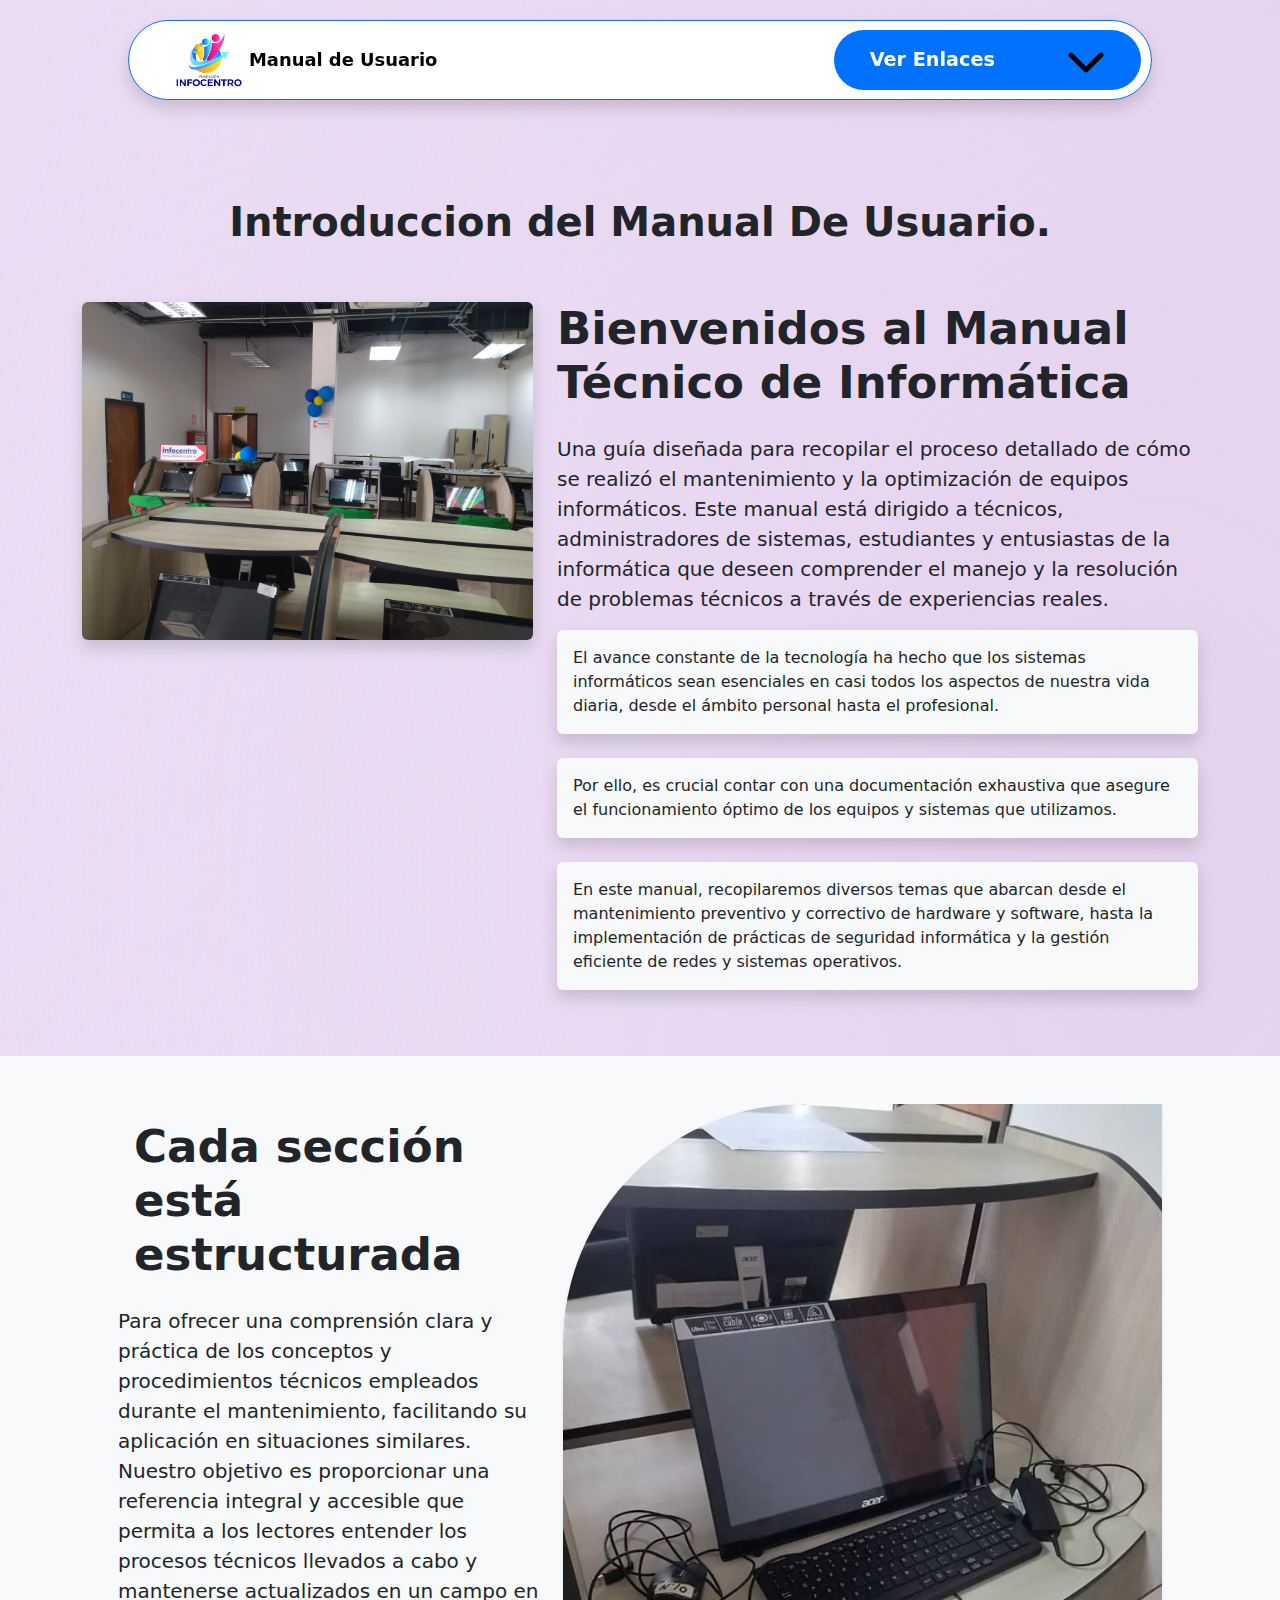
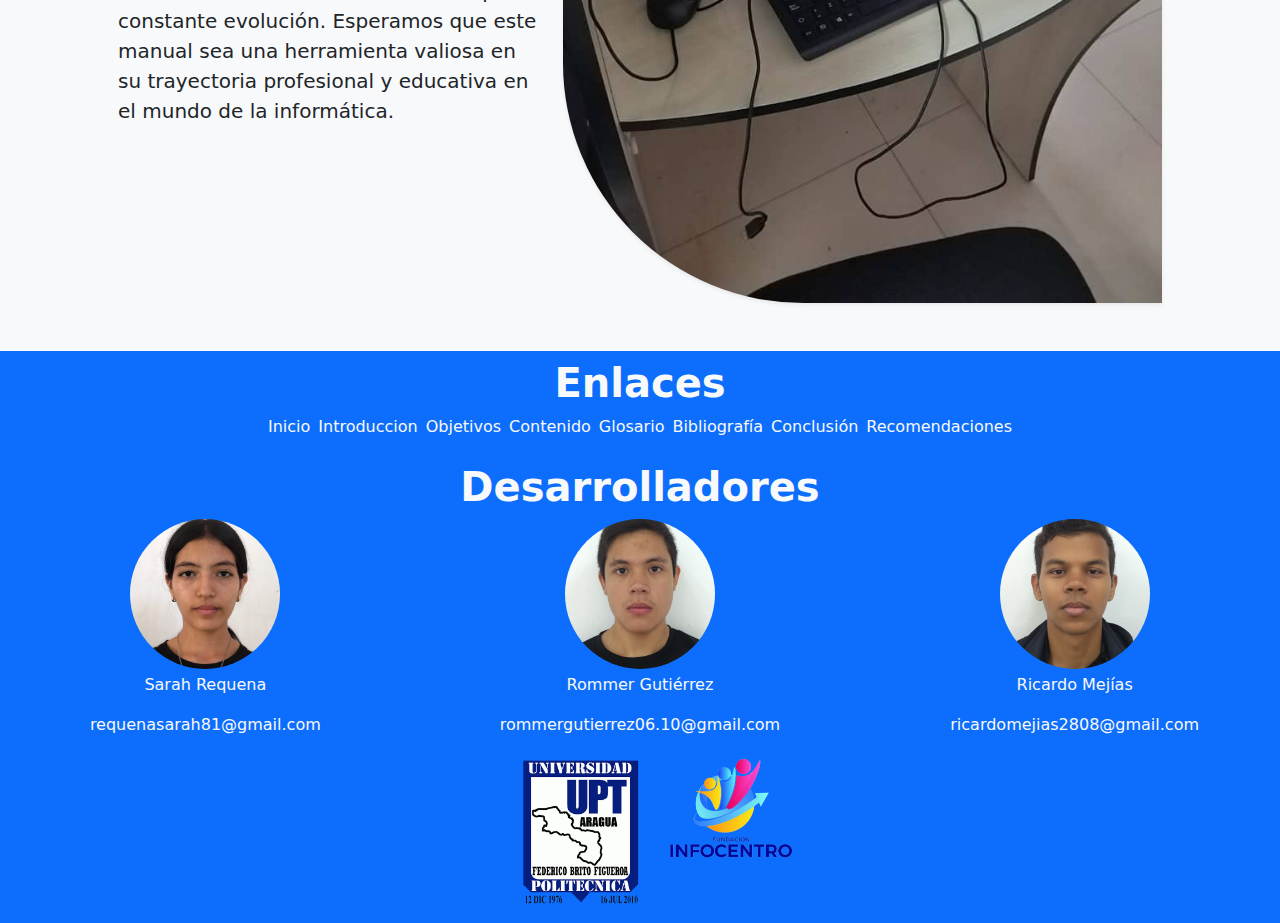
==== src/introduccion.html @ 99874bed "Manual Técnico (Trayecto I)" ====
<!DOCTYPE html>
<html lang="en">

<head>
    <meta charset="UTF-8">
    <meta name="viewport" content="width=device-width, initial-scale=1.0">
    <title>Manual Técnico - Introducción</title>
    <link rel="stylesheet" href="../styles.css">
    <link rel="stylesheet" href="../bootstrap/css/bootstrap.min.css">
</head>

<body class="fondo">
    <header class="header" style="z-index: 10;">
        <nav class="nav shadow border border-primary">
            <a href=" https://www.infocentro.gob.ve/" class="logo text-decoration-none"><img
                src="../imegenes/INFOCENTRO-removebg-preview.png " class="" alt=""><span>Manual de Usuario</span></a>
            <div class="ver">
                <button class="btn_ver"><span>Ver Enlaces</span> <img src="../imegenes/chevron-down-solid.svg"alt=""></button>
                <ul class="menu-nav shadow rounded">
                    <li><a style="text-decoration: none;" href="../index.html" class="link" id="link_activo">Inicio</a></li>
                    <li><a style="text-decoration: none;" href="introduccion.html" class="link">Introducción</a></li>
                    <li><a style="text-decoration: none;" href="objetivos.html" class="link">Objetivos</a></li>
                    <li><a style="text-decoration: none;" href="contenido.html" class="link">Contenido</a></li>
                    <li><a style="text-decoration: none;" href="glosario.html" class="link">Glosario</a></li>
                    <li><a style="text-decoration: none;" href="bibliografia.html" class="link">Bibliografía</a></li>
                    <li><a style="text-decoration: none;" href="conclusion.html" class="link">Conclusión</a></li>
                    <li><a style="text-decoration: none;" href="recomendaciones.html"class="link">Recomendaciones</a></li>
                </ul>
            </div>
        </nav>
    </header>

    <main class="" style="margin-top: 100px; padding: 50px;"" >
        <div class=" container">
        <div class="row">
            <div class="col-12">
                <h1 style="font-weight: 800; width: 90%;" class="mx-auto p-5 text-center">Introduccion del Manual
                    De Usuario. <span class="text-primary"></span>
                </h1>
            </div>
        </div>

        <div class="row">
            <div class="col-md-5 col-sm-12">
                <img src="../imegenes/Fotos de la Comunidad/foto introduccion 2.jpg" alt=""class="w-100 shadow rounded opacity">
            </div>
            <div class="col-md-7 col-sm-12">
                <h2 style="font-weight: 800; font-size: 45px;" class="pb-3">Bienvenidos al Manual Técnico de Informática</h2>
                <p class="fs-5">Una guía diseñada para recopilar el proceso detallado de cómo se realizó el mantenimiento y la optimización de equipos informáticos. Este manual está dirigido a técnicos, administradores de sistemas, estudiantes y entusiastas de la informática que deseen comprender el manejo y la resolución de problemas técnicos a través de experiencias reales.
                </p>
                <div class="container">
                    <div class="row row-gap-2">
                        <p class="col-12 bg-light rounded shadow p-3">El avance constante de la tecnología ha hecho que los sistemas informáticos sean esenciales en casi todos los aspectos de nuestra vida diaria, desde el ámbito personal hasta el profesional.</p>
                        <p class="col-12 bg-light rounded shadow p-3">Por ello, es crucial contar con una documentación exhaustiva que asegure el funcionamiento óptimo de los equipos y sistemas que utilizamos.</p>
                        <p class="col-12 bg-light rounded shadow p-3">En este manual, recopilaremos diversos temas que abarcan desde el mantenimiento preventivo y correctivo de hardware y software, hasta la implementación de prácticas de seguridad informática y la gestión eficiente de redes y sistemas operativos. </p>
                    </div>
                </div>
            </div>
        </div>

        </div>
    </main>

    <div class="bg-light">
        <div class="container p-5">
            <div class="row">
                <div class="col-md-5 col-sm-12">
                    
                    <h2 style="font-weight: 800; font-size: 45px;" class="p-3">Cada sección está estructurada </h2>
                    <p class="fs-5">Para ofrecer una comprensión clara y práctica de los conceptos y procedimientos técnicos empleados durante el mantenimiento, facilitando su aplicación en situaciones similares.
                        Nuestro objetivo es proporcionar una referencia integral y accesible que permita a los lectores entender los procesos técnicos llevados a cabo y mantenerse actualizados en un campo en constante evolución. Esperamos que este manual sea una herramienta valiosa en su trayectoria profesional y educativa en el mundo de la informática.
                        
                    </p>
                </div>
                <div class="col-md-7 col-sm-12">
                    <img style="border-top-left-radius: 15em; border-bottom-left-radius: 15em;" src="../imegenes/Fotos de Actividades en la Comunidad/foto introduccion 3.jpg" class="w-100 shadow-sm opacity"
                        alt="">
                </div>
            </div>
        </div>
    </div>

    <footer class="bg-primary text-light pt-2">

        <div class="row">
            <h3 class="text-center" style="font-weight: 800; font-size: 40px;" class="pb-1 border-bottom border-light">
                Enlaces</h3>
            <ul class="enlaces col-md-12 col-sm-12 d-flex flex-wrap gap-2 justify-content-center">
                <li><a style="text-decoration: none;" href="../index.html" class="text-light">Inicio</a></li>
                <li><a style="text-decoration: none;" href="./introduccion.html" class="text-light">Introduccion</a></li>
                <li><a style="text-decoration: none;" href="./objetivos.html" class="text-light">Objetivos</a></li>
                <li><a style="text-decoration: none;" href="./contenido.html" class="text-light">Contenido</a></li>
                <li><a style="text-decoration: none;" href="./glosario.html" class="text-light">Glosario</a></li>
                <li><a style="text-decoration: none;" href="./bibliografia.html" class="text-light">Bibliografía</a></li>
                <li><a style="text-decoration: none;" href="./conclusion.html" class="text-light">Conclusión</a></li>
                <li><a style="text-decoration: none;" href="./recomendaciones.html" class="text-light">Recomendaciones</a></li>
            </ul>
            <div class="container pt-2">
                <div class="row pb-1">
                    <h3 class="text-center" style="font-weight: 800; font-size: 40px;">Desarrolladores</h3>
                    <div class="col-md-4 col-sm-12 d-flex justify-content-center flex-column">
                        <img src="../imegenes/Fotos tipo Carnet/sarah.jpg"
                            style="object-fit: cover; border-radius: 50%; width: 150px; height: 150px;" class="mx-auto">
                        <p class="text-center pt-1">Sarah Requena</p>
                        <p class="text-center">requenasarah81@gmail.com</p>
                    </div>
                    <div class="col-md-4 col-sm-12 d-flex justify-content-center flex-column">
                        <img src="../imegenes/Fotos tipo Carnet/romer.jpeg"
                            style="object-fit: cover; border-radius: 50%; width: 150px; height: 150px;" class="mx-auto">
                        <p class="text-center pt-1">Rommer Gutiérrez</p>
                        <p class="text-center">rommergutierrez06.10@gmail.com</p>
                    </div>
                    <div class="col-md-4 col-sm-12 d-flex justify-content-center flex-column">
                        <img src="../imegenes/Fotos tipo Carnet/1.jpg"
                            style="object-fit: cover; border-radius: 50%; width: 150px; height: 150px;" class="mx-auto">
                        <p class="text-center pt-1">Ricardo Mejías</p>
                        <p class="text-center">ricardomejias2808@gmail.com</p>
                    </div>

                </div>
                <ul class="escudos col-md-12 col-sm-12 d-flex flex-wrap justify-content-center"
                    style="position: relative;">
                    <li><a href="https://upta.edu.ve/"><img src="../imegenes/Logo de la Upt de aragua.png" class="" alt=""
                                style="width: 150px;"></a></li>
                    <li><img src="" alt=""><a href="https://www.infocentro.gob.ve/"><img
                                src="../imegenes/INFOCENTRO-removebg-preview.png" alt="" style="width: 150px;"></a></li>
                </ul>
            </div>
        </div>
    </footer>
    <script src="../bootstrap/js/bootstrap.min.js"></script>
    <script src="../main.js"></script>
</body>

</html>
---- styles.css ----
*{
    text-decoration: none;
    list-style: none;
    padding: 0;
    margin: 0;
}

body{
    overflow: hidden;
    overflow-y: auto;
}

.header{
    width: 100%;
    height: 80px;
    position: fixed;
    left: 0;
    top: 20px;
    
}

.logo span{
    font-size: 1.4vw;
    font-weight: 700;
    color: #000000;
}

.nav{
    width: 80%;
    height: 100%;
    margin: 0 auto;
    border-radius: 3em;
    top: 50px;
    display: flex;
    justify-content: space-between;
    align-items: center;
    background-color: #ffff;
}

.logo{
    margin-left: 40px;
    display: flex;
    align-items: center;
}

.logo img{
    width: 80px;
}

.ver{
    width: 30%;
    margin-right: 10px;
}

.ver button{
    border: none;
    width: 100%;
    height: 100%;
    height: 60px;
    border-radius: 2em;
    background-color: #3267ed;  
    font-size: 1.5vw;
    font-weight: 800;
    color: #ffff;
    background-color: #0072ff;
    display: flex;
    align-items: center;
    justify-content: space-around;
}

.ver button img{
    width: 40px;
}

.menu-nav{
    position: fixed;
    display: flex;
    flex-direction: column;
    gap: 10px;
    padding: 20px;
    right: 10%;
    z-index: 10;
    background-color: #ffff;
    justify-content: center;
    align-items: center;
    opacity: 0;

    transition: 300ms;
}

.link{
    padding: 12px 12px;
    color: #000000;
}

.active{
    opacity: 100%;
}

.beige{
    background-color: #F4EDE4;
}

.indice{
    border: 2px solid #000000;
    box-shadow: -3px -3px black;
}

.efecto{
    transition: 300ms;
}

.efecto:hover{
    background-color: #4848483d;
}

.fondo{
    background:radial-gradient(at 90.41262990767005% 34.67526278499494%, hsla(282.22222222222223, 42.85714285714288%, 87.6470588235294%, 1) 0%, hsla(282.22222222222223, 42.85714285714288%, 87.6470588235294%, 0) 100%), radial-gradient(at 68.8627764245157% 72.27191279554467%, hsla(261.1764705882353, 100%, 96.66666666666667%, 1) 0%, hsla(261.1764705882353, 100%, 96.66666666666667%, 0) 100%), radial-gradient(at 7.824437953815178% 80.23057993244377%, hsla(282.22222222222223, 42.85714285714288%, 87.6470588235294%, 1) 0%, hsla(282.22222222222223, 42.85714285714288%, 87.6470588235294%, 0) 100%), radial-gradient(at 15.206793550383491% 50.640820085376845%, hsla(261.1764705882353, 100%, 96.66666666666667%, 1) 0%, hsla(261.1764705882353, 100%, 96.66666666666667%, 0) 100%), radial-gradient(at 85.00463413779055% 5.17824763920739%, hsla(282.22222222222223, 42.85714285714288%, 87.6470588235294%, 1) 0%, hsla(282.22222222222223, 42.85714285714288%, 87.6470588235294%, 0) 100%), radial-gradient(at 26.24970085293198% 80.71583510389824%, hsla(261.1764705882353, 100%, 96.66666666666667%, 1) 0%, hsla(261.1764705882353, 100%, 96.66666666666667%, 0) 100%), radial-gradient(at 68.22692047841456% 68.1904466290873%, hsla(282.22222222222223, 42.85714285714288%, 87.6470588235294%, 1) 0%, hsla(282.22222222222223, 42.85714285714288%, 87.6470588235294%, 0) 100%), radial-gradient(at 49.468076481524804% 10.679899230227619%, hsla(261.1764705882353, 100%, 96.66666666666667%, 1) 0%, hsla(261.1764705882353, 100%, 96.66666666666667%, 0) 100%), radial-gradient(at 34.58033267503292% 27.946222114220053%, hsla(282.22222222222223, 42.85714285714288%, 87.6470588235294%, 1) 0%, hsla(282.22222222222223, 42.85714285714288%, 87.6470588235294%, 0) 100%);
}

.card{
    box-shadow: 3px 3px black;
    border: 3px solid black;
}

/*animacion de balanceo*/
.swing{
    animation-name: swing;
}

@keyframes swing {
    20% {
        transform: rotate(15deg);
    }
    40% {
        transform: rotate(-10deg);
    }
    60% {
        transform: rotate(5deg);
    }
    80% {
        transform: rotate(-5deg);
    }
    to {
        transform: rotate(0deg);
    }
}

.swing{
    animation: swing 2s ease infinite;
}

/* animacion de desvanecimiento*/
.opacity {
    animation-name: fadeIn;
}

@keyframes fadeIn {
    from {
        opacity: 0;
    }
    to {
        opacity: 1;
    }
}

.opacity{
    animation: fadeIn 2s ease-in ;  
    }

/*animacion de izquierda a derecha*/

.slide{
    animation-name: slide;
}

@keyframes slide{
    from {
        transform: translateX(-100%);
}
to{
    transform: translateX(0);
}
}

.slide{
    animation: slide 3s ease-in-out ;
}

/*animacion de derecha a izquierda*/

.slideinleft{
    max-width: 100%;
    animation: slideinleft;
}

@keyframes slideinleft {
    from {
        transform: translateX(100%);
    }
    to {
        transform: translateX(0);
    }
}

.slideinleft {
    animation: slideinleft 3s ease-in-out;
}


/*animacion de abajo arriba*/

.slideindown{
    animation: slideindown;
}

@keyframes slideindown {
    from {
        transform: translateY(-100%);
    }
    to {
        transform: translateY(0);
    }
}

.slideindown {
    animation: slideindown 2s ease-in-out;
}

/*animcion de abajo arriba*/

.slideinup{
    max-width: 100%;
    animation: slideinup;
}

@keyframes slideinup {
    from {
        transform: translateY(100%);
    }
    to {
        transform: translateY(0);
    }
}

.slideinup {
    animation: slideinup 3s ease-in-out;
}
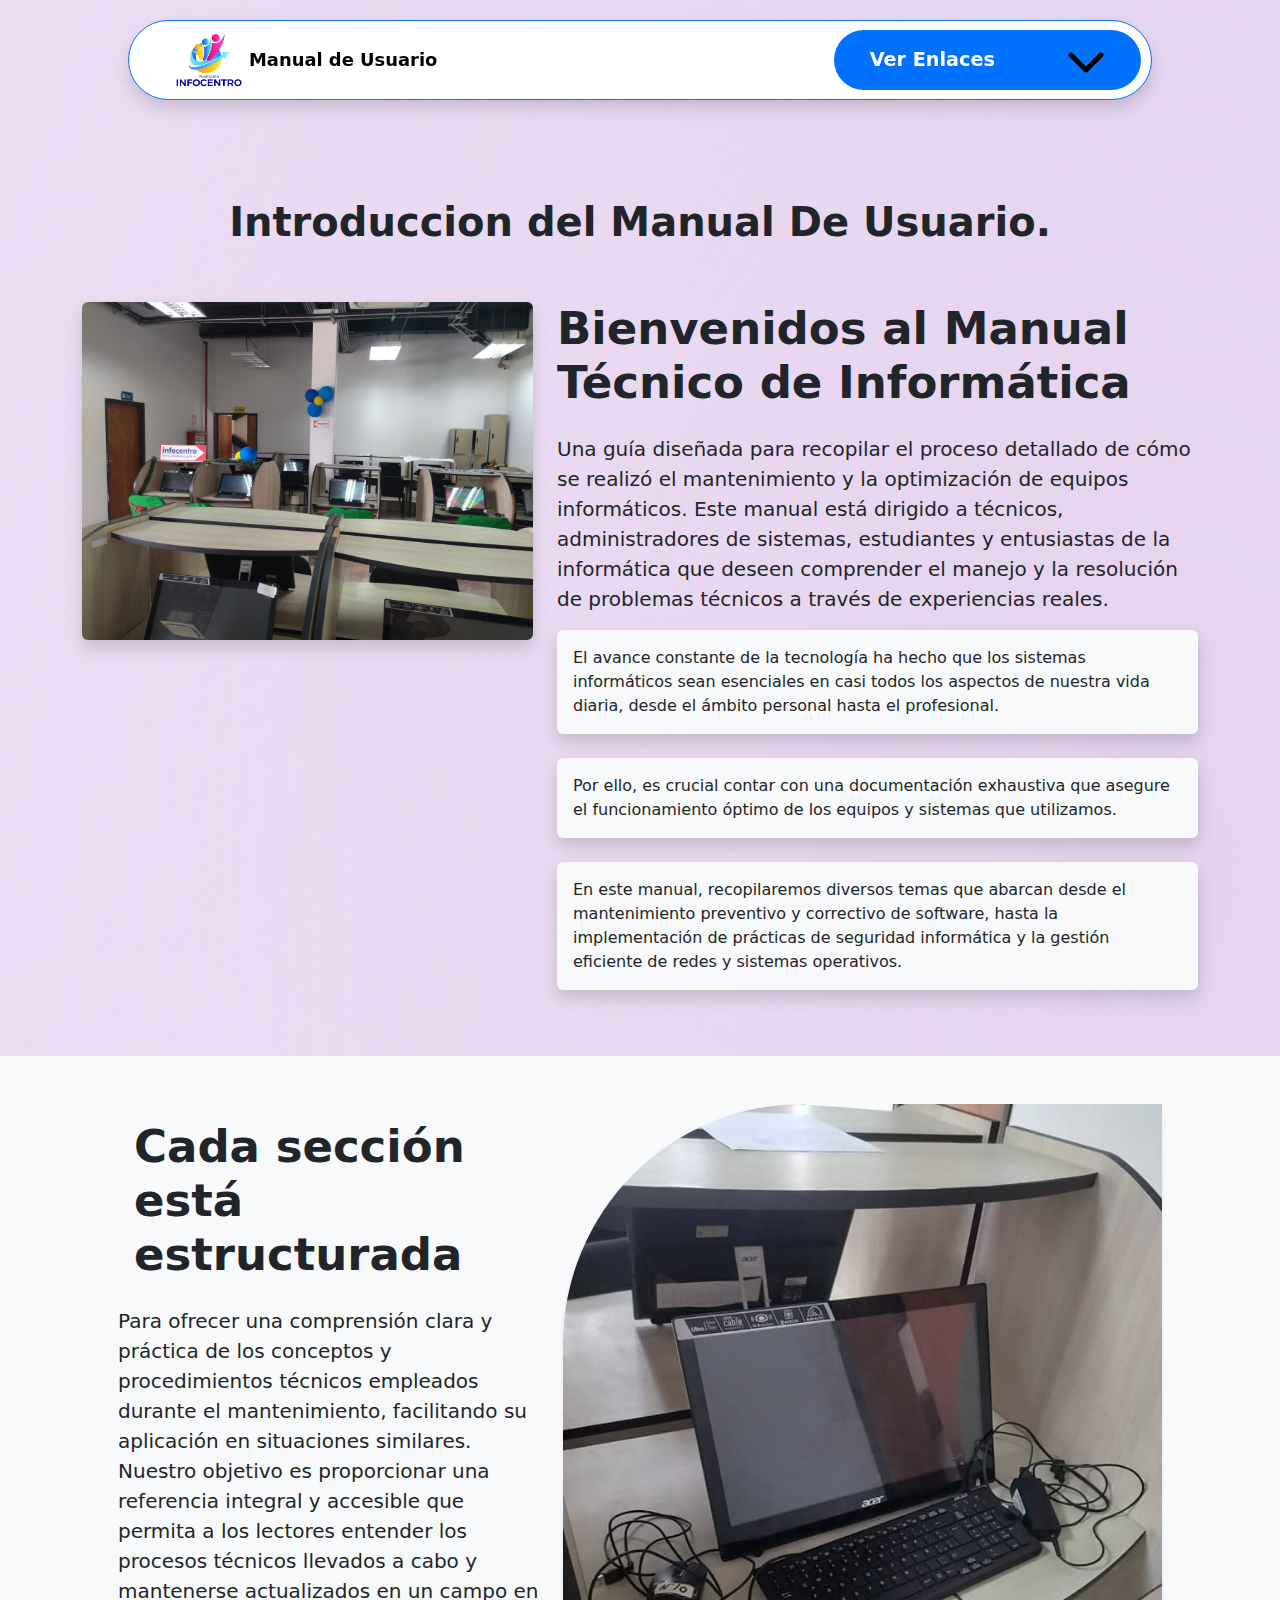
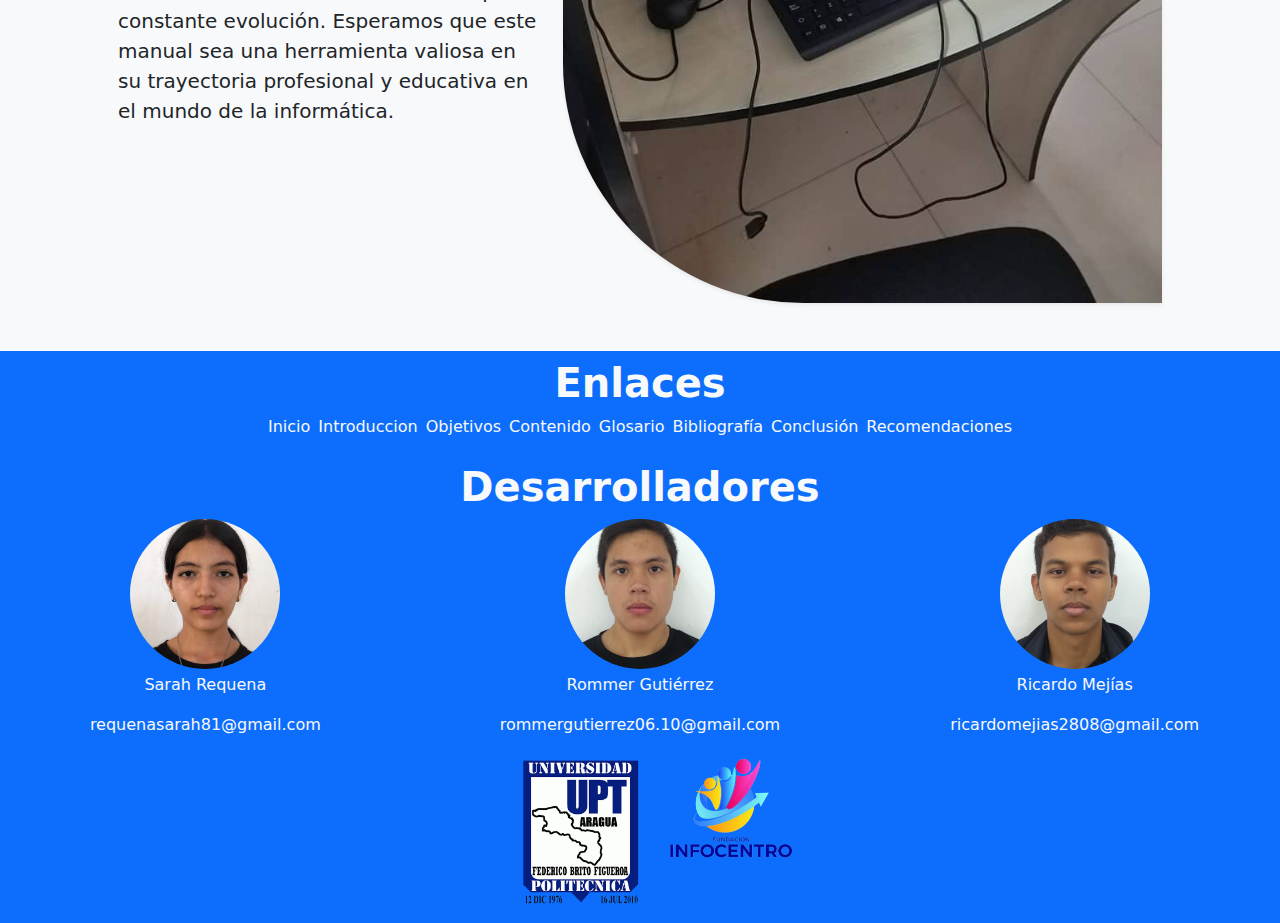
==== commit 161cffbb: "Cambios para mantener coherencia" ====
--- a/src/introduccion.html
+++ b/src/introduccion.html
@@ -52,7 +52,7 @@
                     <div class="row row-gap-2">
                         <p class="col-12 bg-light rounded shadow p-3">El avance constante de la tecnología ha hecho que los sistemas informáticos sean esenciales en casi todos los aspectos de nuestra vida diaria, desde el ámbito personal hasta el profesional.</p>
                         <p class="col-12 bg-light rounded shadow p-3">Por ello, es crucial contar con una documentación exhaustiva que asegure el funcionamiento óptimo de los equipos y sistemas que utilizamos.</p>
-                        <p class="col-12 bg-light rounded shadow p-3">En este manual, recopilaremos diversos temas que abarcan desde el mantenimiento preventivo y correctivo de hardware y software, hasta la implementación de prácticas de seguridad informática y la gestión eficiente de redes y sistemas operativos. </p>
+                        <p class="col-12 bg-light rounded shadow p-3">En este manual, recopilaremos diversos temas que abarcan desde el mantenimiento preventivo y correctivo de software, hasta la implementación de prácticas de seguridad informática y la gestión eficiente de redes y sistemas operativos. </p>
                     </div>
                 </div>
             </div>
